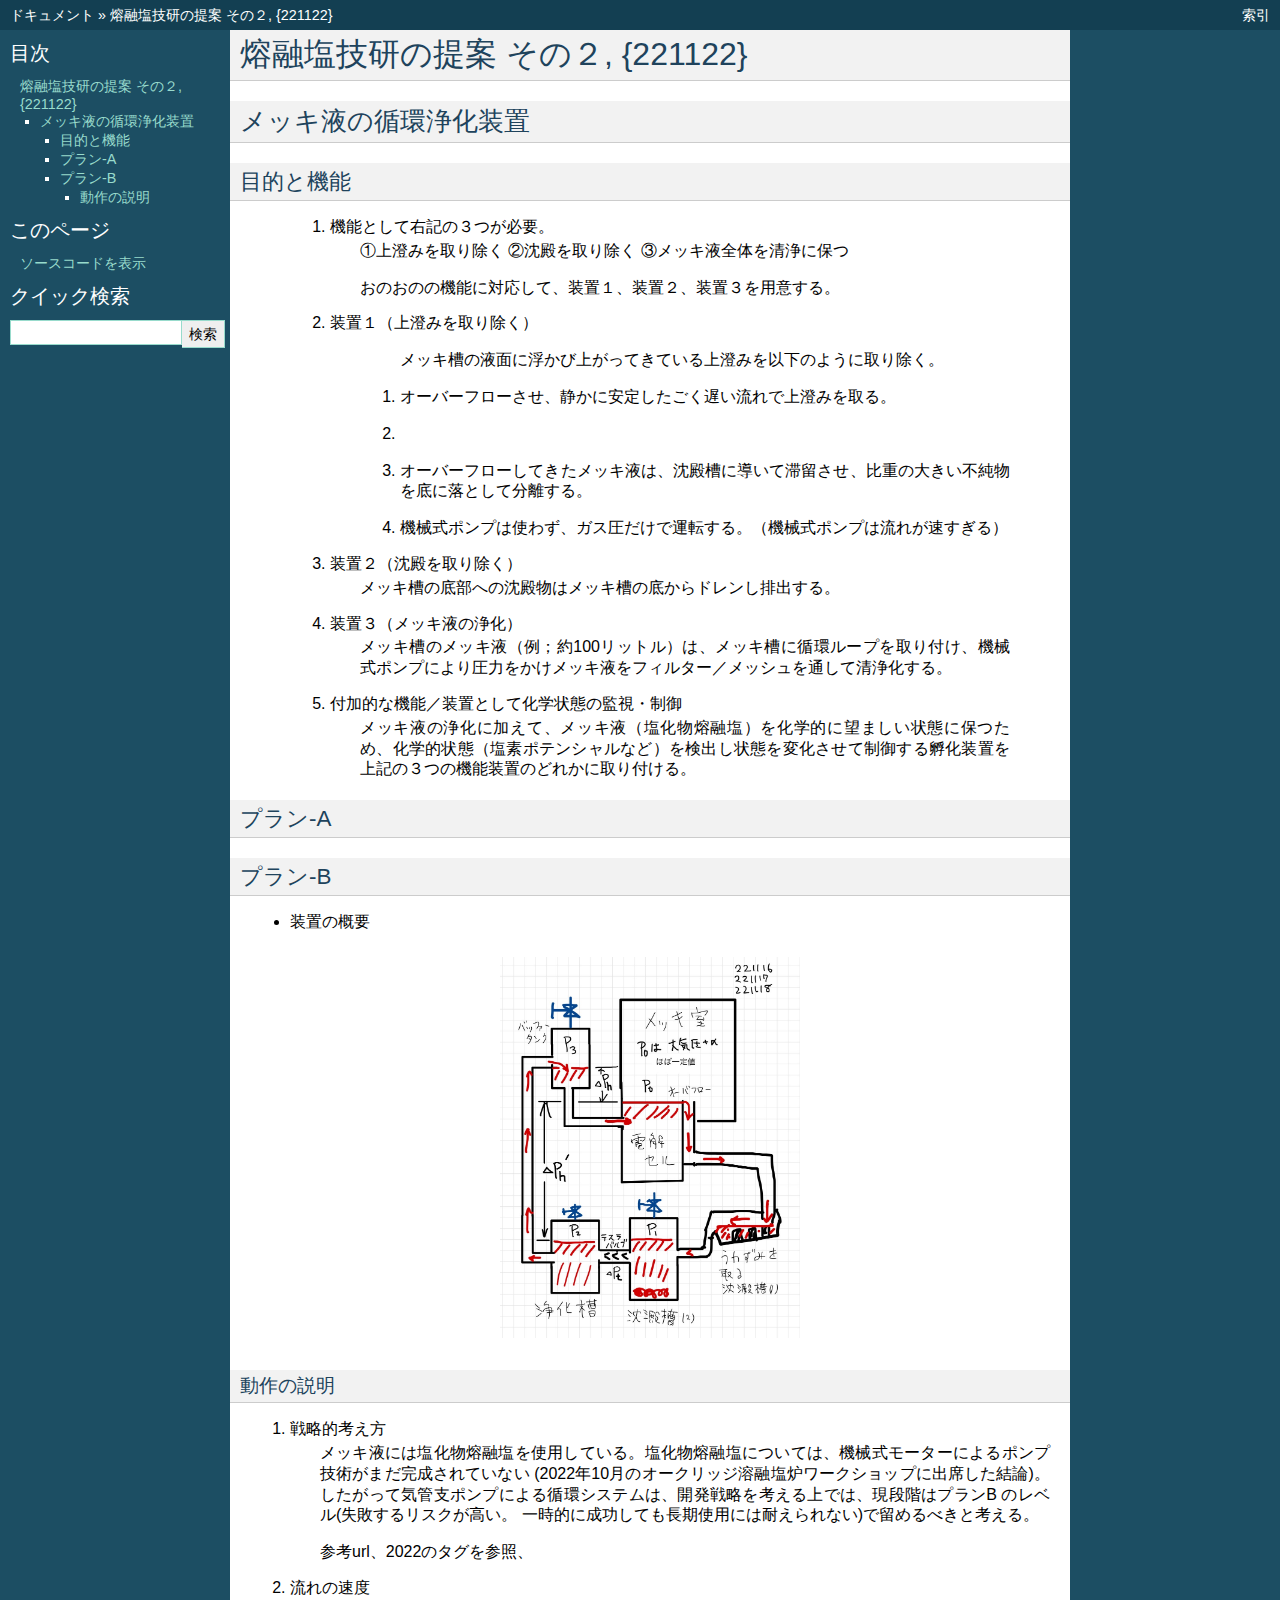
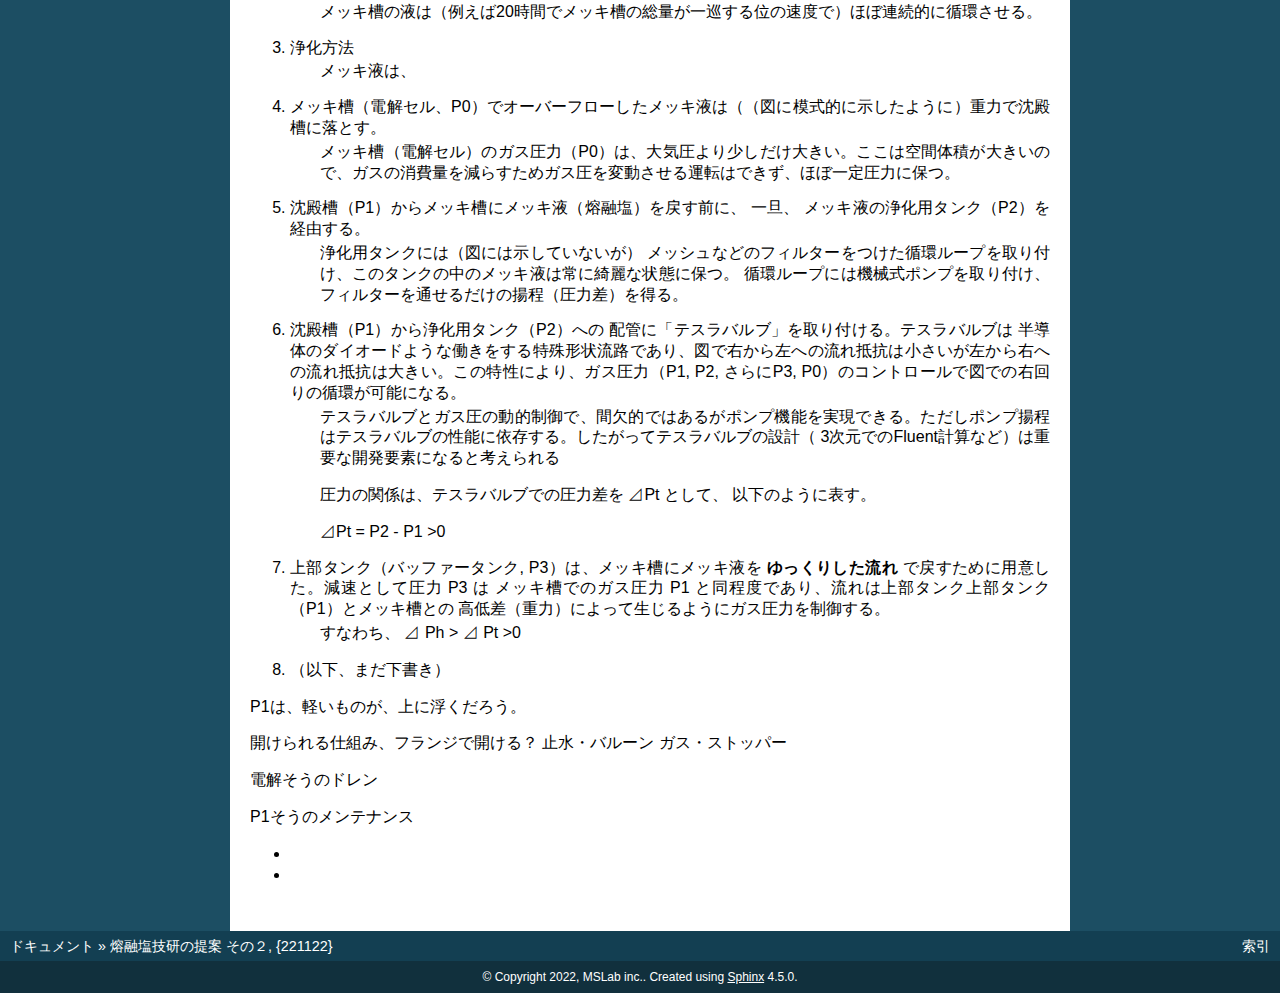
==== index.html @ e186fc3c "Add files via upload" ====
<!DOCTYPE html>

<html lang="ja">
  <head>
    <meta charset="utf-8" />
    <meta name="viewport" content="width=device-width, initial-scale=1.0" /><meta name="generator" content="Docutils 0.17.1: http://docutils.sourceforge.net/" />

    <title>熔融塩技研の提案 その２, {221122} &#8212;   ドキュメント</title>
    <link rel="stylesheet" type="text/css" href="_static/pygments.css" />
    <link rel="stylesheet" type="text/css" href="_static/classic.css" />
    
    <script data-url_root="./" id="documentation_options" src="_static/documentation_options.js"></script>
    <script src="_static/jquery.js"></script>
    <script src="_static/underscore.js"></script>
    <script src="_static/doctools.js"></script>
    <script src="_static/translations.js"></script>
    
    <link rel="index" title="索引" href="genindex.html" />
    <link rel="search" title="検索" href="search.html" /> 
  </head><body>
    <div class="related" role="navigation" aria-label="related navigation">
      <h3>ナビゲーション</h3>
      <ul>
        <li class="right" style="margin-right: 10px">
          <a href="genindex.html" title="総合索引"
             accesskey="I">索引</a></li>
        <li class="nav-item nav-item-0"><a href="#">  ドキュメント</a> &#187;</li>
        <li class="nav-item nav-item-this"><a href="">熔融塩技研の提案 その２, {221122}</a></li> 
      </ul>
    </div>  

    <div class="document">
      <div class="documentwrapper">
        <div class="bodywrapper">
          <div class="body" role="main">
            
  <section id="id1">
<h1>熔融塩技研の提案 その２, {221122}<a class="headerlink" href="#id1" title="このヘッドラインへのパーマリンク">¶</a></h1>
<section id="id2">
<h2>メッキ液の循環浄化装置<a class="headerlink" href="#id2" title="このヘッドラインへのパーマリンク">¶</a></h2>
<section id="id3">
<h3>目的と機能<a class="headerlink" href="#id3" title="このヘッドラインへのパーマリンク">¶</a></h3>
<blockquote>
<div><ol class="arabic">
<li><dl>
<dt>機能として右記の３つが必要。</dt><dd><p>①上澄みを取り除く
②沈殿を取り除く
③メッキ液全体を清浄に保つ</p>
<p>おのおのの機能に対応して、装置１、装置２、装置３を用意する。</p>
</dd>
</dl>
</li>
<li><dl>
<dt>装置１（上澄みを取り除く）</dt><dd><blockquote>
<div><p>メッキ槽の液面に浮かび上がってきている上澄みを以下のように取り除く。</p>
</div></blockquote>
<ol class="arabic">
<li><p>オーバーフローさせ、静かに安定したごく遅い流れで上澄みを取る。</p></li>
<li><div class="line-block">
<div class="line"><br /></div>
</div>
</li>
<li><p>オーバーフローしてきたメッキ液は、沈殿槽に導いて滞留させ、比重の大きい不純物を底に落として分離する。</p></li>
<li><p>機械式ポンプは使わず、ガス圧だけで運転する。（機械式ポンプは流れが速すぎる）</p></li>
</ol>
</dd>
</dl>
</li>
<li><dl class="simple">
<dt>装置２（沈殿を取り除く）</dt><dd><p>メッキ槽の底部への沈殿物はメッキ槽の底からドレンし排出する。</p>
</dd>
</dl>
</li>
<li><dl class="simple">
<dt>装置３（メッキ液の浄化）</dt><dd><p>メッキ槽のメッキ液（例；約100リットル）は、メッキ槽に循環ループを取り付け、機械式ポンプにより圧力をかけメッキ液をフィルター／メッシュを通して清浄化する。</p>
</dd>
</dl>
</li>
<li><dl class="simple">
<dt>付加的な機能／装置として化学状態の監視・制御</dt><dd><p>メッキ液の浄化に加えて、メッキ液（塩化物熔融塩）を化学的に望ましい状態に保つため、化学的状態（塩素ポテンシャルなど）を検出し状態を変化させて制御する孵化装置を上記の３つの機能装置のどれかに取り付ける。</p>
</dd>
</dl>
</li>
</ol>
</div></blockquote>
</section>
<section id="a">
<h3>プラン-A<a class="headerlink" href="#a" title="このヘッドラインへのパーマリンク">¶</a></h3>
</section>
<section id="b">
<h3>プラン-B<a class="headerlink" href="#b" title="このヘッドラインへのパーマリンク">¶</a></h3>
<ul class="simple">
<li><p>装置の概要</p></li>
</ul>
<figure class="align-default">
<a class="reference internal image-reference" href="_images/loop_221118A.JPG"><img alt="_images/loop_221118A.JPG" src="_images/loop_221118A.JPG" style="width: 300px;" /></a>
</figure>
<section id="id4">
<h4>動作の説明<a class="headerlink" href="#id4" title="このヘッドラインへのパーマリンク">¶</a></h4>
<ol class="arabic">
<li><dl>
<dt>戦略的考え方</dt><dd><p>メッキ液には塩化物熔融塩を使用している。塩化物熔融塩については、機械式モーターによるポンプ技術がまだ完成されていない (2022年10月のオークリッジ溶融塩炉ワークショップに出席した結論)。 したがって気管支ポンプによる循環システムは、開発戦略を考える上では、現段階はプランB のレベル(失敗するリスクが高い。 一時的に成功しても長期使用には耐えられない)で留めるべきと考える。</p>
<p>参考url、2022のタグを参照、</p>
</dd>
</dl>
</li>
<li><dl class="simple">
<dt>流れの速度</dt><dd><p>メッキ槽の液は（例えば20時間でメッキ槽の総量が一巡する位の速度で）ほぼ連続的に循環させる。</p>
</dd>
</dl>
</li>
<li><dl class="simple">
<dt>浄化方法</dt><dd><p>メッキ液は、</p>
</dd>
</dl>
</li>
<li><dl class="simple">
<dt>メッキ槽（電解セル、P0）でオーバーフローしたメッキ液は（（図に模式的に示したように）重力で沈殿槽に落とす。</dt><dd><p>メッキ槽（電解セル）のガス圧力（P0）は、大気圧より少しだけ大きい。ここは空間体積が大きいので、ガスの消費量を減らすためガス圧を変動させる運転はできず、ほぼ一定圧力に保つ。</p>
</dd>
</dl>
</li>
<li><dl class="simple">
<dt>沈殿槽（P1）からメッキ槽にメッキ液（熔融塩）を戻す前に、 一旦、 メッキ液の浄化用タンク（P2）を経由する。</dt><dd><p>浄化用タンクには（図には示していないが） メッシュなどのフィルターをつけた循環ループを取り付け、このタンクの中のメッキ液は常に綺麗な状態に保つ。 循環ループには機械式ポンプを取り付け、 フィルターを通せるだけの揚程（圧力差）を得る。</p>
</dd>
</dl>
</li>
<li><dl>
<dt>沈殿槽（P1）から浄化用タンク（P2）への 配管に「テスラバルブ」を取り付ける。テスラバルブは 半導体のダイオードような働きをする特殊形状流路であり、図で右から左への流れ抵抗は小さいが左から右への流れ抵抗は大きい。この特性により、ガス圧力（P1, P2, さらにP3, P0）のコントロールで図での右回りの循環が可能になる。</dt><dd><p>テスラバルブとガス圧の動的制御で、間欠的ではあるがポンプ機能を実現できる。ただしポンプ揚程はテスラバルブの性能に依存する。したがってテスラバルブの設計（ 3次元でのFluent計算など）は重要な開発要素になると考えられる</p>
<p>圧力の関係は、テスラバルブでの圧力差を ⊿Pt として、 以下のように表す。</p>
<p>⊿Pt = P2 - P1 &gt;0</p>
</dd>
</dl>
</li>
<li><dl class="simple">
<dt>上部タンク（バッファータンク, P3）は、メッキ槽にメッキ液を <strong>ゆっくりした流れ</strong> で戻すために用意した。減速として圧力 P3 は メッキ槽でのガス圧力 P1 と同程度であり、流れは上部タンク上部タンク（P1）とメッキ槽との 高低差（重力）によって生じるようにガス圧力を制御する。</dt><dd><p>すなわち、 ⊿ Ph &gt; ⊿ Pt &gt;0</p>
</dd>
</dl>
</li>
<li><p>（以下、まだ下書き）</p></li>
</ol>
<p>P1は、軽いものが、上に浮くだろう。</p>
<p>開けられる仕組み、フランジで開ける？
止水・バルーン
ガス・ストッパー</p>
<p>電解そうのドレン</p>
<p>P1そうのメンテナンス</p>
<ul class="simple">
<li></li>
<li></li>
</ul>
</section>
</section>
</section>
</section>


            <div class="clearer"></div>
          </div>
        </div>
      </div>
      <div class="sphinxsidebar" role="navigation" aria-label="main navigation">
        <div class="sphinxsidebarwrapper">
  <div>
    <h3><a href="#">目次</a></h3>
    <ul>
<li><a class="reference internal" href="#">熔融塩技研の提案 その２, {221122}</a><ul>
<li><a class="reference internal" href="#id2">メッキ液の循環浄化装置</a><ul>
<li><a class="reference internal" href="#id3">目的と機能</a></li>
<li><a class="reference internal" href="#a">プラン-A</a></li>
<li><a class="reference internal" href="#b">プラン-B</a><ul>
<li><a class="reference internal" href="#id4">動作の説明</a></li>
</ul>
</li>
</ul>
</li>
</ul>
</li>
</ul>

  </div>
  <div role="note" aria-label="source link">
    <h3>このページ</h3>
    <ul class="this-page-menu">
      <li><a href="_sources/index.rst.txt"
            rel="nofollow">ソースコードを表示</a></li>
    </ul>
   </div>
<div id="searchbox" style="display: none" role="search">
  <h3 id="searchlabel">クイック検索</h3>
    <div class="searchformwrapper">
    <form class="search" action="search.html" method="get">
      <input type="text" name="q" aria-labelledby="searchlabel" autocomplete="off" autocorrect="off" autocapitalize="off" spellcheck="false"/>
      <input type="submit" value="検索" />
    </form>
    </div>
</div>
<script>$('#searchbox').show(0);</script>
        </div>
      </div>
      <div class="clearer"></div>
    </div>
    <div class="related" role="navigation" aria-label="related navigation">
      <h3>ナビゲーション</h3>
      <ul>
        <li class="right" style="margin-right: 10px">
          <a href="genindex.html" title="総合索引"
             >索引</a></li>
        <li class="nav-item nav-item-0"><a href="#">  ドキュメント</a> &#187;</li>
        <li class="nav-item nav-item-this"><a href="">熔融塩技研の提案 その２, {221122}</a></li> 
      </ul>
    </div>
    <div class="footer" role="contentinfo">
        &#169; Copyright 2022, MSLab inc..
      Created using <a href="https://www.sphinx-doc.org/">Sphinx</a> 4.5.0.
    </div>
  </body>
</html>
---- _static/pygments.css ----
pre { line-height: 125%; }
td.linenos .normal { color: inherit; background-color: transparent; padding-left: 5px; padding-right: 5px; }
span.linenos { color: inherit; background-color: transparent; padding-left: 5px; padding-right: 5px; }
td.linenos .special { color: #000000; background-color: #ffffc0; padding-left: 5px; padding-right: 5px; }
span.linenos.special { color: #000000; background-color: #ffffc0; padding-left: 5px; padding-right: 5px; }
.highlight .hll { background-color: #ffffcc }
.highlight { background: #eeffcc; }
.highlight .c { color: #408090; font-style: italic } /* Comment */
.highlight .err { border: 1px solid #FF0000 } /* Error */
.highlight .k { color: #007020; font-weight: bold } /* Keyword */
.highlight .o { color: #666666 } /* Operator */
.highlight .ch { color: #408090; font-style: italic } /* Comment.Hashbang */
.highlight .cm { color: #408090; font-style: italic } /* Comment.Multiline */
.highlight .cp { color: #007020 } /* Comment.Preproc */
.highlight .cpf { color: #408090; font-style: italic } /* Comment.PreprocFile */
.highlight .c1 { color: #408090; font-style: italic } /* Comment.Single */
.highlight .cs { color: #408090; background-color: #fff0f0 } /* Comment.Special */
.highlight .gd { color: #A00000 } /* Generic.Deleted */
.highlight .ge { font-style: italic } /* Generic.Emph */
.highlight .gr { color: #FF0000 } /* Generic.Error */
.highlight .gh { color: #000080; font-weight: bold } /* Generic.Heading */
.highlight .gi { color: #00A000 } /* Generic.Inserted */
.highlight .go { color: #333333 } /* Generic.Output */
.highlight .gp { color: #c65d09; font-weight: bold } /* Generic.Prompt */
.highlight .gs { font-weight: bold } /* Generic.Strong */
.highlight .gu { color: #800080; font-weight: bold } /* Generic.Subheading */
.highlight .gt { color: #0044DD } /* Generic.Traceback */
.highlight .kc { color: #007020; font-weight: bold } /* Keyword.Constant */
.highlight .kd { color: #007020; font-weight: bold } /* Keyword.Declaration */
.highlight .kn { color: #007020; font-weight: bold } /* Keyword.Namespace */
.highlight .kp { color: #007020 } /* Keyword.Pseudo */
.highlight .kr { color: #007020; font-weight: bold } /* Keyword.Reserved */
.highlight .kt { color: #902000 } /* Keyword.Type */
.highlight .m { color: #208050 } /* Literal.Number */
.highlight .s { color: #4070a0 } /* Literal.String */
.highlight .na { color: #4070a0 } /* Name.Attribute */
.highlight .nb { color: #007020 } /* Name.Builtin */
.highlight .nc { color: #0e84b5; font-weight: bold } /* Name.Class */
.highlight .no { color: #60add5 } /* Name.Constant */
.highlight .nd { color: #555555; font-weight: bold } /* Name.Decorator */
.highlight .ni { color: #d55537; font-weight: bold } /* Name.Entity */
.highlight .ne { color: #007020 } /* Name.Exception */
.highlight .nf { color: #06287e } /* Name.Function */
.highlight .nl { color: #002070; font-weight: bold } /* Name.Label */
.highlight .nn { color: #0e84b5; font-weight: bold } /* Name.Namespace */
.highlight .nt { color: #062873; font-weight: bold } /* Name.Tag */
.highlight .nv { color: #bb60d5 } /* Name.Variable */
.highlight .ow { color: #007020; font-weight: bold } /* Operator.Word */
.highlight .w { color: #bbbbbb } /* Text.Whitespace */
.highlight .mb { color: #208050 } /* Literal.Number.Bin */
.highlight .mf { color: #208050 } /* Literal.Number.Float */
.highlight .mh { color: #208050 } /* Literal.Number.Hex */
.highlight .mi { color: #208050 } /* Literal.Number.Integer */
.highlight .mo { color: #208050 } /* Literal.Number.Oct */
.highlight .sa { color: #4070a0 } /* Literal.String.Affix */
.highlight .sb { color: #4070a0 } /* Literal.String.Backtick */
.highlight .sc { color: #4070a0 } /* Literal.String.Char */
.highlight .dl { color: #4070a0 } /* Literal.String.Delimiter */
.highlight .sd { color: #4070a0; font-style: italic } /* Literal.String.Doc */
.highlight .s2 { color: #4070a0 } /* Literal.String.Double */
.highlight .se { color: #4070a0; font-weight: bold } /* Literal.String.Escape */
.highlight .sh { color: #4070a0 } /* Literal.String.Heredoc */
.highlight .si { color: #70a0d0; font-style: italic } /* Literal.String.Interpol */
.highlight .sx { color: #c65d09 } /* Literal.String.Other */
.highlight .sr { color: #235388 } /* Literal.String.Regex */
.highlight .s1 { color: #4070a0 } /* Literal.String.Single */
.highlight .ss { color: #517918 } /* Literal.String.Symbol */
.highlight .bp { color: #007020 } /* Name.Builtin.Pseudo */
.highlight .fm { color: #06287e } /* Name.Function.Magic */
.highlight .vc { color: #bb60d5 } /* Name.Variable.Class */
.highlight .vg { color: #bb60d5 } /* Name.Variable.Global */
.highlight .vi { color: #bb60d5 } /* Name.Variable.Instance */
.highlight .vm { color: #bb60d5 } /* Name.Variable.Magic */
.highlight .il { color: #208050 } /* Literal.Number.Integer.Long */
---- _static/classic.css ----
/*
 * classic.css_t
 * ~~~~~~~~~~~~~
 *
 * Sphinx stylesheet -- classic theme.
 *
 * :copyright: Copyright 2007-2022 by the Sphinx team, see AUTHORS.
 * :license: BSD, see LICENSE for details.
 *
 */

@import url("basic.css");

/* -- page layout ----------------------------------------------------------- */

html {
    /* CSS hack for macOS's scrollbar (see #1125) */
    background-color: #FFFFFF;
}

body {
    font-family: sans-serif;
    font-size: 100%;
    background-color: #11303d;
    color: #000;
    margin: 0;
    padding: 0;
}

div.document {
    background-color: #1c4e63;
}

div.documentwrapper {
    float: left;
    width: 100%;
}

div.bodywrapper {
    margin: 0 0 0 230px;
}

div.body {
    background-color: #ffffff;
    color: black;
    padding: 0 20px 30px 20px;
}

div.footer {
    color: #ffffff;
    width: 100%;
    padding: 9px 0 9px 0;
    text-align: center;
    font-size: 75%;
}

div.footer a {
    color: #ffffff;
    text-decoration: underline;
}

div.related {
    background-color: #133f52;
    line-height: 30px;
    color: #ffffff;
}

div.related a {
    color: #ffffff;
}

div.sphinxsidebar {
}

div.sphinxsidebar h3 {
    font-family: 'Trebuchet MS', sans-serif;
    color: #ffffff;
    font-size: 1.4em;
    font-weight: normal;
    margin: 0;
    padding: 0;
}

div.sphinxsidebar h3 a {
    color: #ffffff;
}

div.sphinxsidebar h4 {
    font-family: 'Trebuchet MS', sans-serif;
    color: #ffffff;
    font-size: 1.3em;
    font-weight: normal;
    margin: 5px 0 0 0;
    padding: 0;
}

div.sphinxsidebar p {
    color: #ffffff;
}

div.sphinxsidebar p.topless {
    margin: 5px 10px 10px 10px;
}

div.sphinxsidebar ul {
    margin: 10px;
    padding: 0;
    color: #ffffff;
}

div.sphinxsidebar a {
    color: #98dbcc;
}

div.sphinxsidebar input {
    border: 1px solid #98dbcc;
    font-family: sans-serif;
    font-size: 1em;
}



/* -- hyperlink styles ------------------------------------------------------ */

a {
    color: #355f7c;
    text-decoration: none;
}

a:visited {
    color: #355f7c;
    text-decoration: none;
}

a:hover {
    text-decoration: underline;
}



/* -- body styles ----------------------------------------------------------- */

div.body h1,
div.body h2,
div.body h3,
div.body h4,
div.body h5,
div.body h6 {
    font-family: 'Trebuchet MS', sans-serif;
    background-color: #f2f2f2;
    font-weight: normal;
    color: #20435c;
    border-bottom: 1px solid #ccc;
    margin: 20px -20px 10px -20px;
    padding: 3px 0 3px 10px;
}

div.body h1 { margin-top: 0; font-size: 200%; }
div.body h2 { font-size: 160%; }
div.body h3 { font-size: 140%; }
div.body h4 { font-size: 120%; }
div.body h5 { font-size: 110%; }
div.body h6 { font-size: 100%; }

a.headerlink {
    color: #c60f0f;
    font-size: 0.8em;
    padding: 0 4px 0 4px;
    text-decoration: none;
}

a.headerlink:hover {
    background-color: #c60f0f;
    color: white;
}

div.body p, div.body dd, div.body li, div.body blockquote {
    text-align: justify;
    line-height: 130%;
}

div.admonition p.admonition-title + p {
    display: inline;
}

div.admonition p {
    margin-bottom: 5px;
}

div.admonition pre {
    margin-bottom: 5px;
}

div.admonition ul, div.admonition ol {
    margin-bottom: 5px;
}

div.note {
    background-color: #eee;
    border: 1px solid #ccc;
}

div.seealso {
    background-color: #ffc;
    border: 1px solid #ff6;
}

div.topic {
    background-color: #eee;
}

div.warning {
    background-color: #ffe4e4;
    border: 1px solid #f66;
}

p.admonition-title {
    display: inline;
}

p.admonition-title:after {
    content: ":";
}

pre {
    padding: 5px;
    background-color: unset;
    color: unset;
    line-height: 120%;
    border: 1px solid #ac9;
    border-left: none;
    border-right: none;
}

code {
    background-color: #ecf0f3;
    padding: 0 1px 0 1px;
    font-size: 0.95em;
}

th, dl.field-list > dt {
    background-color: #ede;
}

.warning code {
    background: #efc2c2;
}

.note code {
    background: #d6d6d6;
}

.viewcode-back {
    font-family: sans-serif;
}

div.viewcode-block:target {
    background-color: #f4debf;
    border-top: 1px solid #ac9;
    border-bottom: 1px solid #ac9;
}

div.code-block-caption {
    color: #efefef;
    background-color: #1c4e63;
}
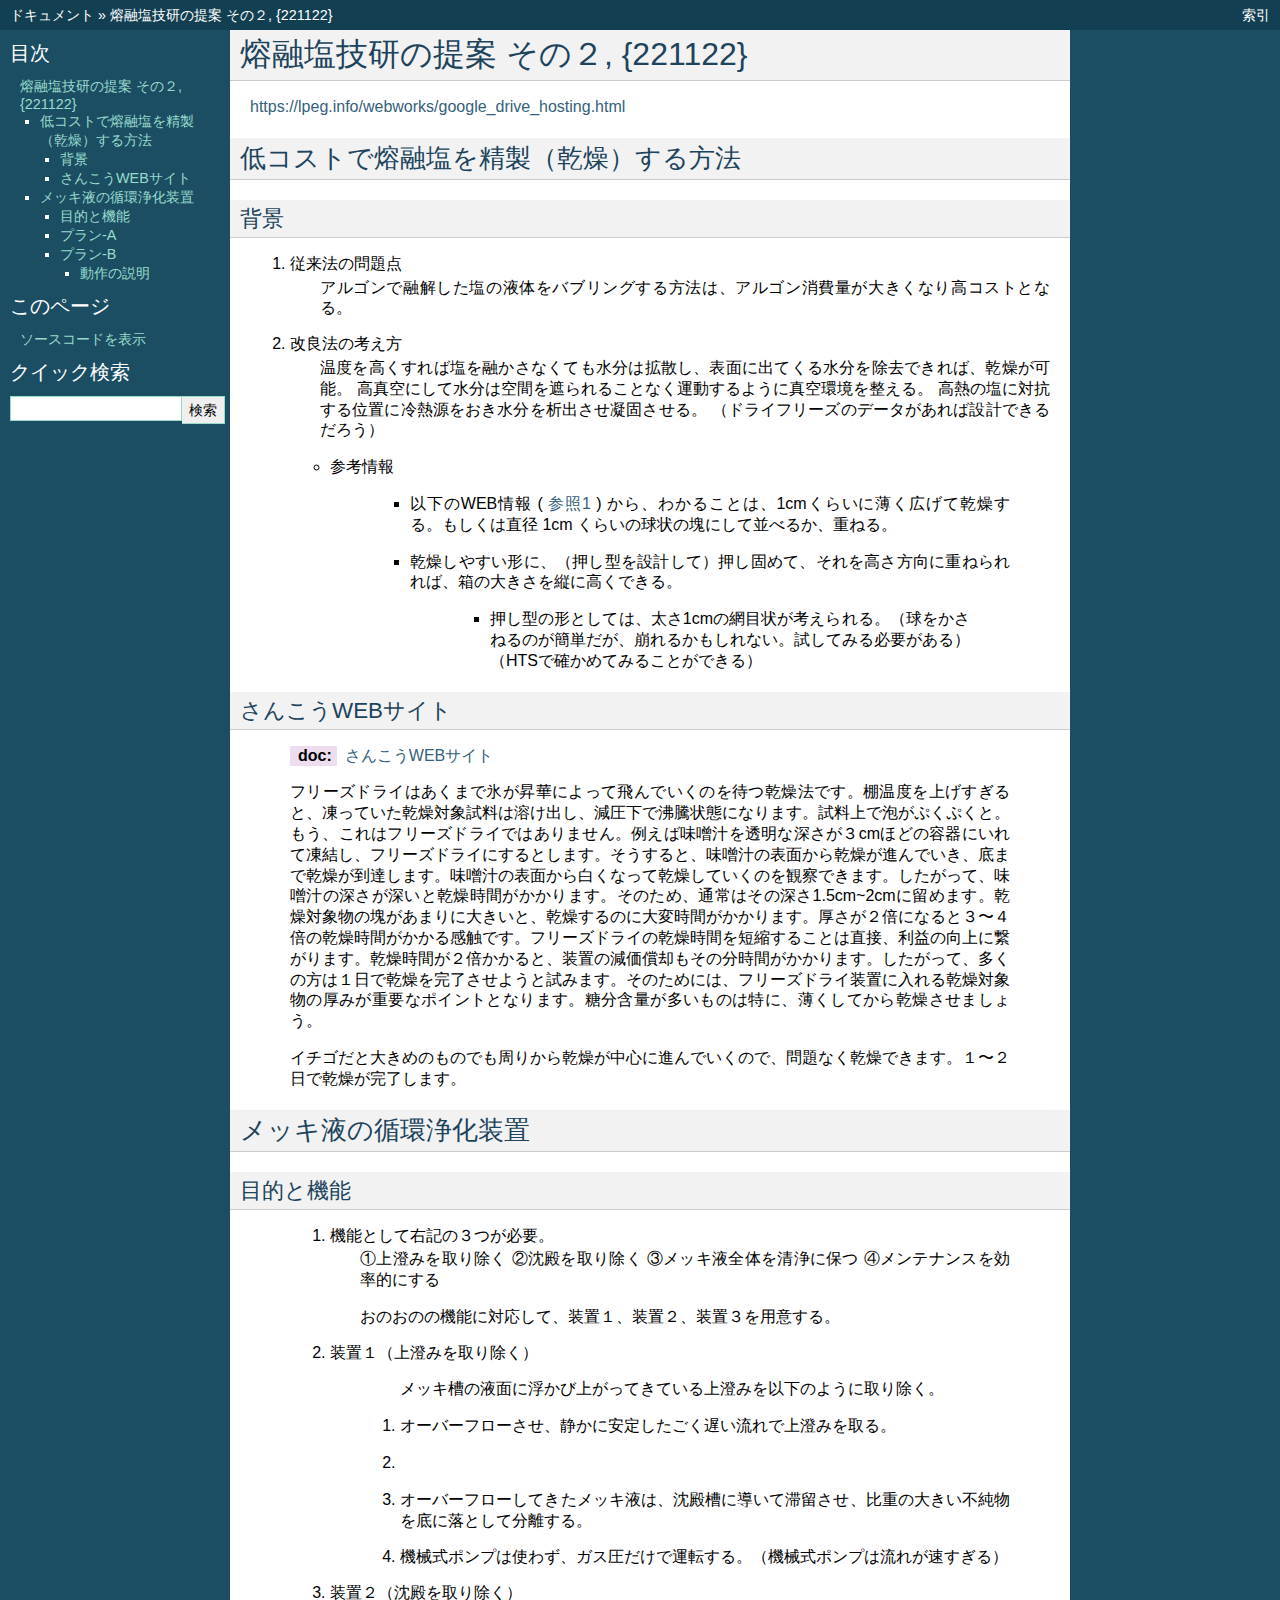
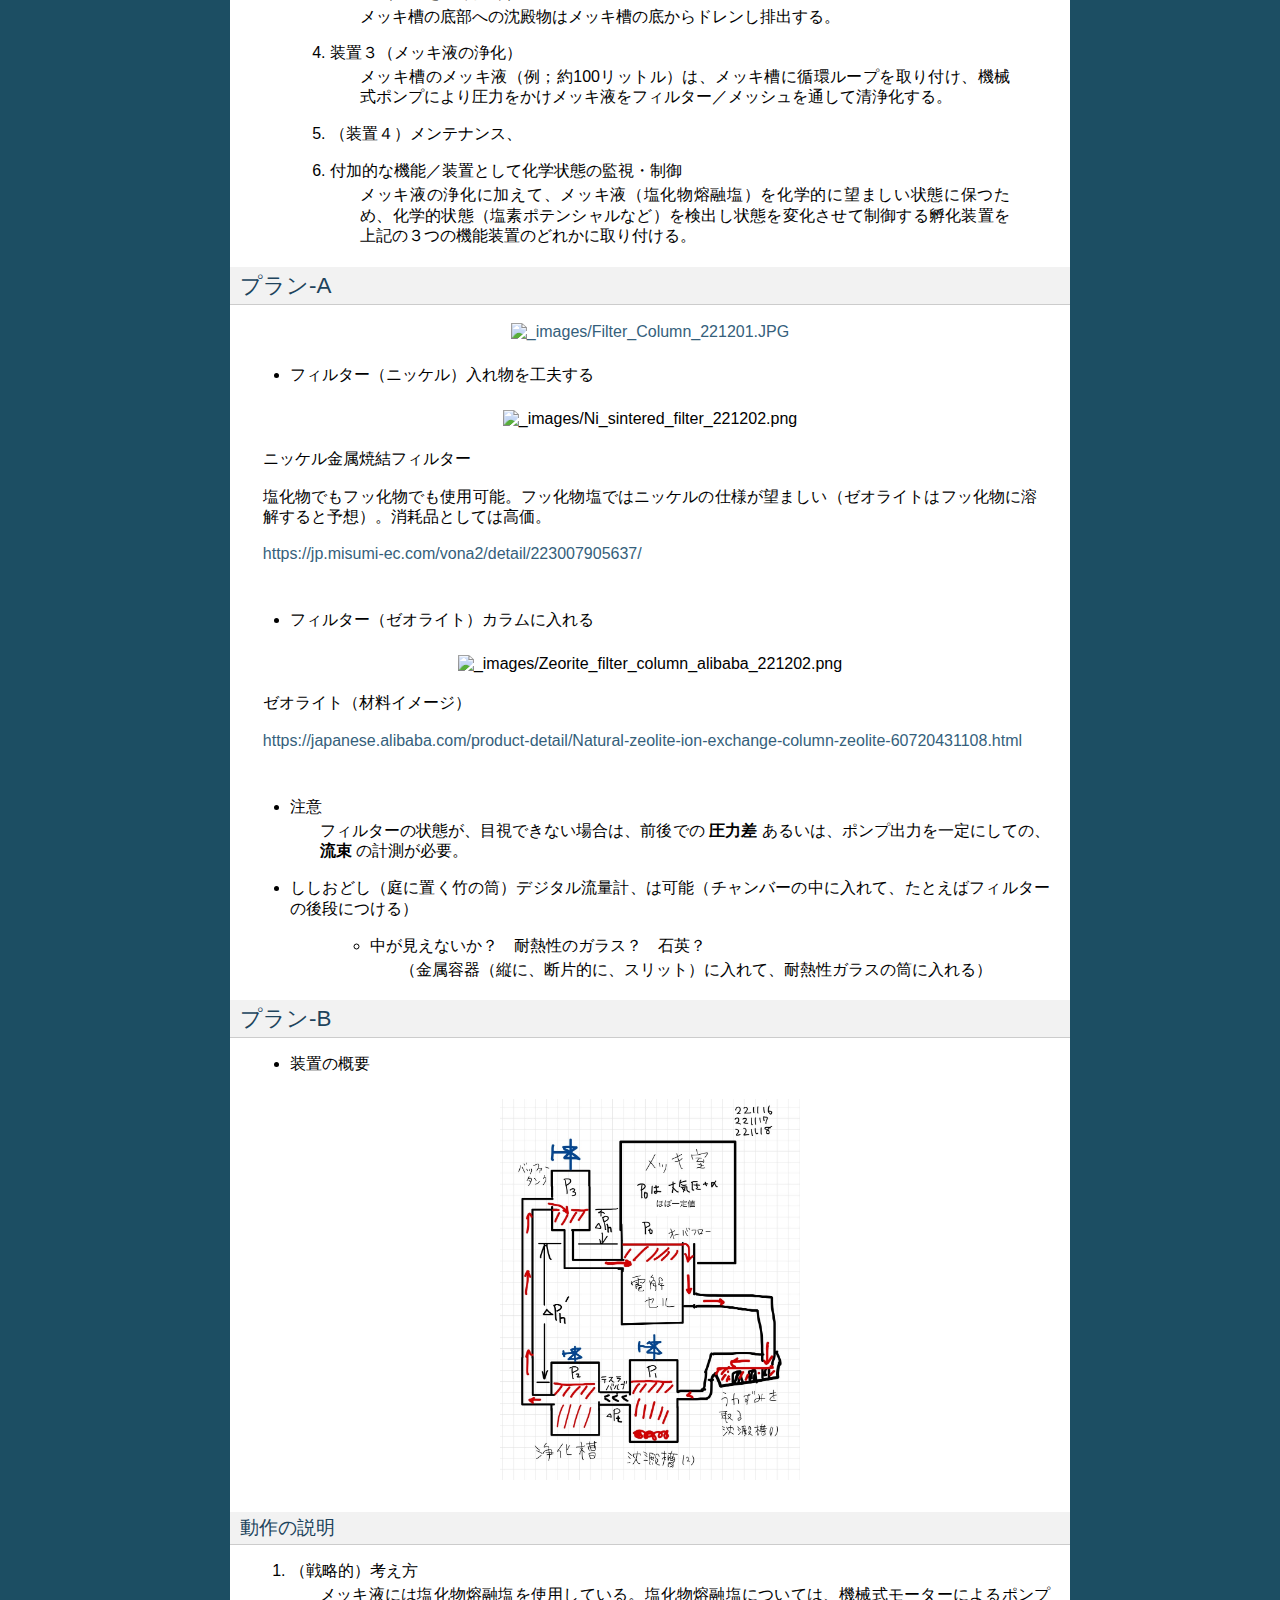
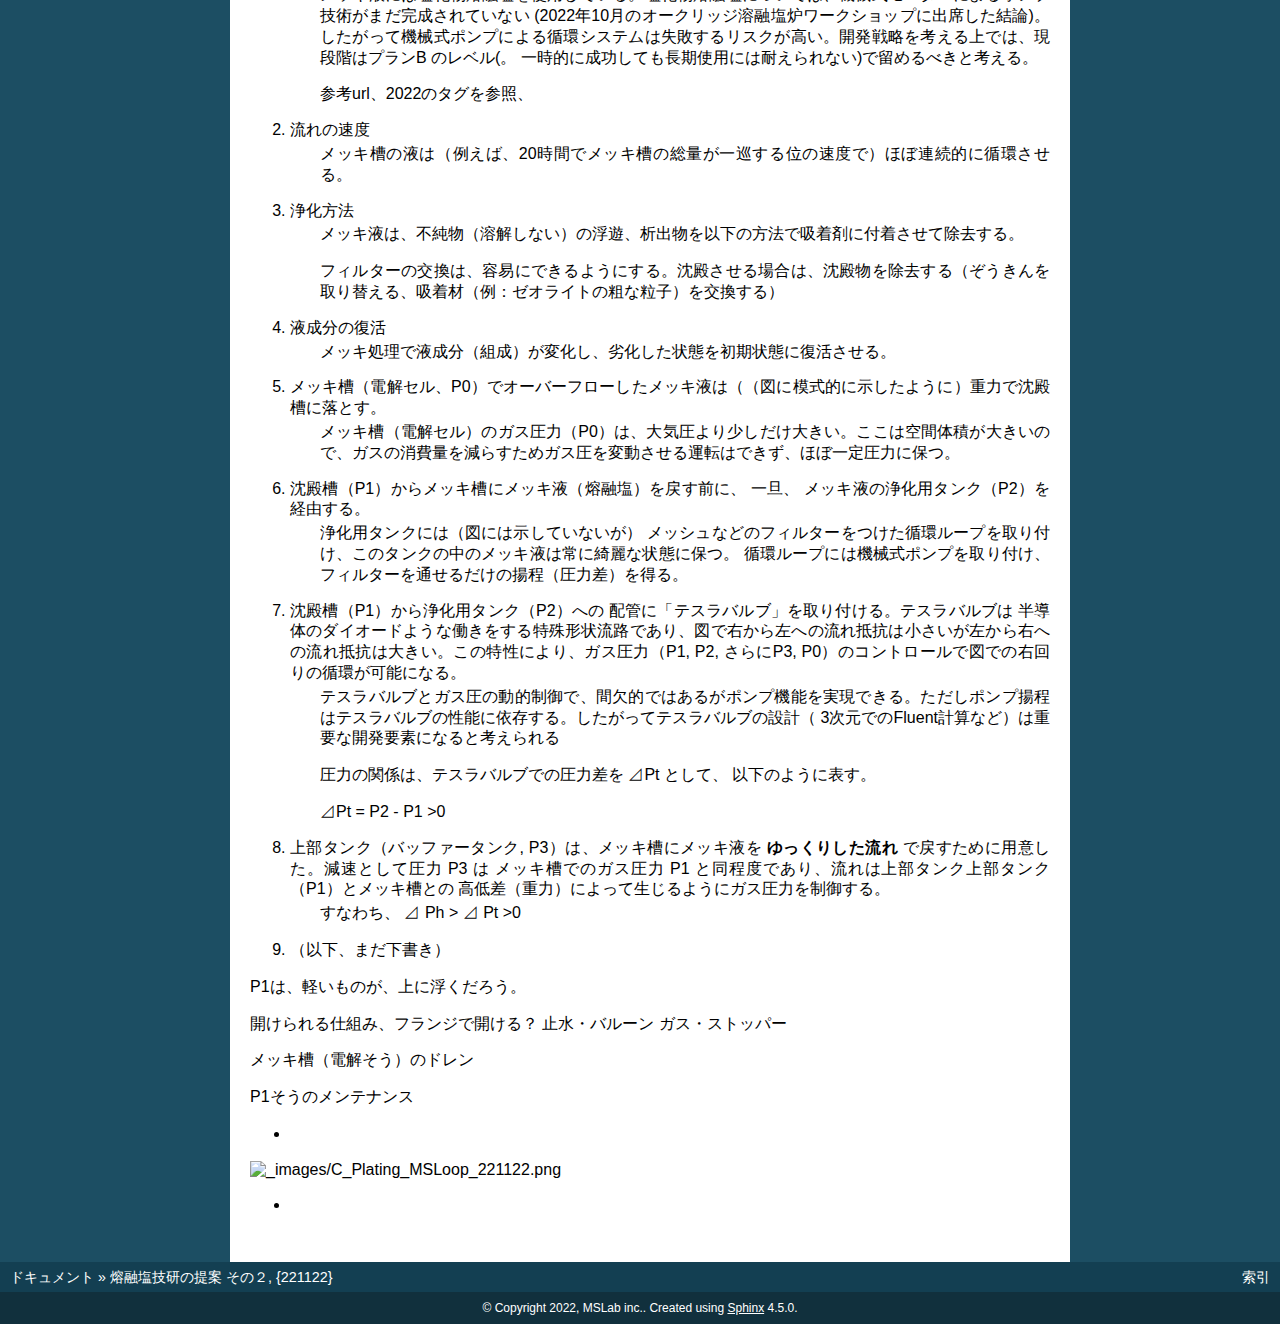
==== commit e497aefa: "Add files via upload" ====
--- a/index.html
+++ b/index.html
@@ -37,16 +37,67 @@
             
   <section id="id1">
 <h1>熔融塩技研の提案 その２, {221122}<a class="headerlink" href="#id1" title="このヘッドラインへのパーマリンク">¶</a></h1>
+<p><a class="reference external" href="https://lpeg.info/webworks/google_drive_hosting.html">https://lpeg.info/webworks/google_drive_hosting.html</a></p>
 <section id="id2">
-<h2>メッキ液の循環浄化装置<a class="headerlink" href="#id2" title="このヘッドラインへのパーマリンク">¶</a></h2>
+<h2>低コストで熔融塩を精製（乾燥）する方法<a class="headerlink" href="#id2" title="このヘッドラインへのパーマリンク">¶</a></h2>
 <section id="id3">
-<h3>目的と機能<a class="headerlink" href="#id3" title="このヘッドラインへのパーマリンク">¶</a></h3>
+<h3>背景<a class="headerlink" href="#id3" title="このヘッドラインへのパーマリンク">¶</a></h3>
+<ol class="arabic">
+<li><dl class="simple">
+<dt>従来法の問題点</dt><dd><p>アルゴンで融解した塩の液体をバブリングする方法は、アルゴン消費量が大きくなり高コストとなる。</p>
+</dd>
+</dl>
+</li>
+<li><dl class="simple">
+<dt>改良法の考え方</dt><dd><p>温度を高くすれば塩を融かさなくても水分は拡散し、表面に出てくる水分を除去できれば、乾燥が可能。
+高真空にして水分は空間を遮られることなく運動するように真空環境を整える。
+高熱の塩に対抗する位置に冷熱源をおき水分を析出させ凝固させる。
+（ドライフリーズのデータがあれば設計できるだろう）</p>
+</dd>
+</dl>
+<ul>
+<li><p>参考情報</p>
+<blockquote>
+<div><ul>
+<li><p>以下のWEB情報 ( <a class="reference internal" href="#tag1"><span class="std std-ref">参照1</span></a> ) から、わかることは、1cmくらいに薄く広げて乾燥する。もしくは直径 1cm くらいの球状の塊にして並べるか、重ねる。</p></li>
+<li><p>乾燥しやすい形に、（押し型を設計して）押し固めて、それを高さ方向に重ねられれば、箱の大きさを縦に高くできる。</p>
+<blockquote>
+<div><ul class="simple">
+<li><p>押し型の形としては、太さ1cmの網目状が考えられる。（球をかさねるのが簡単だが、崩れるかもしれない。試してみる必要がある）（HTSで確かめてみることができる）</p></li>
+</ul>
+</div></blockquote>
+</li>
+</ul>
+</div></blockquote>
+</li>
+</ul>
+</li>
+</ol>
+</section>
+<section id="web">
+<span id="tag1"></span><h3>さんこうWEBサイト<a class="headerlink" href="#web" title="このヘッドラインへのパーマリンク">¶</a></h3>
+<blockquote>
+<div><dl class="field-list simple">
+<dt class="field-odd">doc</dt>
+<dd class="field-odd"><p><a class="reference external" href="https://xn--eck0b3b5b1fd0k.com/2021/11/26/%E8%A9%A6%E6%96%99%E6%A3%9A%E6%B8%A9%E5%BA%A6%E3%82%92%E4%B8%8A%E3%81%92%E3%82%8C%E3%81%B0%E3%絵もよいが82%82%E3%81%A3%E3%81%A8%E6%97%A9%E3%81%8F%E3%83%95%E3%83%AA%E3%83%BC%E3%82%BA%E3%83%89%E3%83%A9%E3%82%A4/">さんこうWEBサイト</a></p>
+</dd>
+</dl>
+<p>フリーズドライはあくまで氷が昇華によって飛んでいくのを待つ乾燥法です。棚温度を上げすぎると、凍っていた乾燥対象試料は溶け出し、減圧下で沸騰状態になります。試料上で泡がぷくぷくと。もう、これはフリーズドライではありません。例えば味噌汁を透明な深さが３cmほどの容器にいれて凍結し、フリーズドライにするとします。そうすると、味噌汁の表面から乾燥が進んでいき、底まで乾燥が到達します。味噌汁の表面から白くなって乾燥していくのを観察できます。したがって、味噌汁の深さが深いと乾燥時間がかかります。そのため、通常はその深さ1.5cm~2cmに留めます。乾燥対象物の塊があまりに大きいと、乾燥するのに大変時間がかかります。厚さが２倍になると３〜４倍の乾燥時間がかかる感触です。フリーズドライの乾燥時間を短縮することは直接、利益の向上に繋がります。乾燥時間が２倍かかると、装置の減価償却もその分時間がかかります。したがって、多くの方は１日で乾燥を完了させようと試みます。そのためには、フリーズドライ装置に入れる乾燥対象物の厚みが重要なポイントとなります。糖分含量が多いものは特に、薄くしてから乾燥させましょう。</p>
+<p>イチゴだと大きめのものでも周りから乾燥が中心に進んでいくので、問題なく乾燥できます。１〜２日で乾燥が完了します。</p>
+</div></blockquote>
+</section>
+</section>
+<section id="id5">
+<h2>メッキ液の循環浄化装置<a class="headerlink" href="#id5" title="このヘッドラインへのパーマリンク">¶</a></h2>
+<section id="id6">
+<h3>目的と機能<a class="headerlink" href="#id6" title="このヘッドラインへのパーマリンク">¶</a></h3>
 <blockquote>
 <div><ol class="arabic">
 <li><dl>
 <dt>機能として右記の３つが必要。</dt><dd><p>①上澄みを取り除く
 ②沈殿を取り除く
-③メッキ液全体を清浄に保つ</p>
+③メッキ液全体を清浄に保つ
+④メンテナンスを効率的にする</p>
 <p>おのおのの機能に対応して、装置１、装置２、装置３を用意する。</p>
 </dd>
 </dl>
@@ -77,6 +128,7 @@
 </dd>
 </dl>
 </li>
+<li><p>（装置４）メンテナンス、</p></li>
 <li><dl class="simple">
 <dt>付加的な機能／装置として化学状態の監視・制御</dt><dd><p>メッキ液の浄化に加えて、メッキ液（塩化物熔融塩）を化学的に望ましい状態に保つため、化学的状態（塩素ポテンシャルなど）を検出し状態を変化させて制御する孵化装置を上記の３つの機能装置のどれかに取り付ける。</p>
 </dd>
@@ -87,6 +139,52 @@
 </section>
 <section id="a">
 <h3>プラン-A<a class="headerlink" href="#a" title="このヘッドラインへのパーマリンク">¶</a></h3>
+<figure class="align-default">
+<a class="reference internal image-reference" href="_images/Filter_Column_221201.JPG"><img alt="_images/Filter_Column_221201.JPG" src="_images/Filter_Column_221201.JPG" style="width: 300px;" /></a>
+</figure>
+<ul class="simple">
+<li><p>フィルター（ニッケル）入れ物を工夫する</p></li>
+</ul>
+<figure class="align-default" id="id8">
+<img alt="_images/Ni_sintered_filter_221202.png" src="_images/Ni_sintered_filter_221202.png" />
+<figcaption>
+<p><span class="caption-text">ニッケル金属焼結フィルター</span><a class="headerlink" href="#id8" title="この画像へのパーマリンク">¶</a></p>
+<div class="legend">
+<p>塩化物でもフッ化物でも使用可能。フッ化物塩ではニッケルの仕様が望ましい（ゼオライトはフッ化物に溶解すると予想）。消耗品としては高価。</p>
+<p><a class="reference external" href="https://jp.misumi-ec.com/vona2/detail/223007905637/">https://jp.misumi-ec.com/vona2/detail/223007905637/</a></p>
+</div>
+</figcaption>
+</figure>
+<ul class="simple">
+<li><p>フィルター（ゼオライト）カラムに入れる</p></li>
+</ul>
+<figure class="align-default" id="id9">
+<img alt="_images/Zeorite_filter_column_alibaba_221202.png" src="_images/Zeorite_filter_column_alibaba_221202.png" />
+<figcaption>
+<p><span class="caption-text">ゼオライト（材料イメージ）</span><a class="headerlink" href="#id9" title="この画像へのパーマリンク">¶</a></p>
+<div class="legend">
+<p><a class="reference external" href="https://japanese.alibaba.com/product-detail/Natural-zeolite-ion-exchange-column-zeolite-60720431108.html">https://japanese.alibaba.com/product-detail/Natural-zeolite-ion-exchange-column-zeolite-60720431108.html</a></p>
+</div>
+</figcaption>
+</figure>
+<ul>
+<li><dl class="simple">
+<dt>注意</dt><dd><p>フィルターの状態が、目視できない場合は、前後での <strong>圧力差</strong> あるいは、ポンプ出力を一定にしての、 <strong>流束</strong> の計測が必要。</p>
+</dd>
+</dl>
+</li>
+<li><p>ししおどし（庭に置く竹の筒）デジタル流量計、は可能（チャンバーの中に入れて、たとえばフィルターの後段につける）</p>
+<blockquote>
+<div><ul class="simple">
+<li><dl class="simple">
+<dt>中が見えないか？　耐熱性のガラス？　石英？</dt><dd><p>（金属容器（縦に、断片的に、スリット）に入れて、耐熱性ガラスの筒に入れる）</p>
+</dd>
+</dl>
+</li>
+</ul>
+</div></blockquote>
+</li>
+</ul>
 </section>
 <section id="b">
 <h3>プラン-B<a class="headerlink" href="#b" title="このヘッドラインへのパーマリンク">¶</a></h3>
@@ -96,22 +194,28 @@
 <figure class="align-default">
 <a class="reference internal image-reference" href="_images/loop_221118A.JPG"><img alt="_images/loop_221118A.JPG" src="_images/loop_221118A.JPG" style="width: 300px;" /></a>
 </figure>
-<section id="id4">
-<h4>動作の説明<a class="headerlink" href="#id4" title="このヘッドラインへのパーマリンク">¶</a></h4>
+<section id="id7">
+<h4>動作の説明<a class="headerlink" href="#id7" title="このヘッドラインへのパーマリンク">¶</a></h4>
 <ol class="arabic">
 <li><dl>
-<dt>戦略的考え方</dt><dd><p>メッキ液には塩化物熔融塩を使用している。塩化物熔融塩については、機械式モーターによるポンプ技術がまだ完成されていない (2022年10月のオークリッジ溶融塩炉ワークショップに出席した結論)。 したがって気管支ポンプによる循環システムは、開発戦略を考える上では、現段階はプランB のレベル(失敗するリスクが高い。 一時的に成功しても長期使用には耐えられない)で留めるべきと考える。</p>
+<dt>（戦略的）考え方</dt><dd><p>メッキ液には塩化物熔融塩を使用している。塩化物熔融塩については、機械式モーターによるポンプ技術がまだ完成されていない (2022年10月のオークリッジ溶融塩炉ワークショップに出席した結論)。 したがって機械式ポンプによる循環システムは失敗するリスクが高い。開発戦略を考える上では、現段階はプランB のレベル(。 一時的に成功しても長期使用には耐えられない)で留めるべきと考える。</p>
 <p>参考url、2022のタグを参照、</p>
 </dd>
 </dl>
 </li>
 <li><dl class="simple">
-<dt>流れの速度</dt><dd><p>メッキ槽の液は（例えば20時間でメッキ槽の総量が一巡する位の速度で）ほぼ連続的に循環させる。</p>
-</dd>
-</dl>
-</li>
-<li><dl class="simple">
-<dt>浄化方法</dt><dd><p>メッキ液は、</p>
+<dt>流れの速度</dt><dd><p>メッキ槽の液は（例えば、20時間でメッキ槽の総量が一巡する位の速度で）ほぼ連続的に循環させる。</p>
+</dd>
+</dl>
+</li>
+<li><dl>
+<dt>浄化方法</dt><dd><p>メッキ液は、不純物（溶解しない）の浮遊、析出物を以下の方法で吸着剤に付着させて除去する。</p>
+<p>フィルターの交換は、容易にできるようにする。沈殿させる場合は、沈殿物を除去する（ぞうきんを取り替える、吸着材（例：ゼオライトの粗な粒子）を交換する）</p>
+</dd>
+</dl>
+</li>
+<li><dl class="simple">
+<dt>液成分の復活</dt><dd><p>メッキ処理で液成分（組成）が変化し、劣化した状態を初期状態に復活させる。</p>
 </dd>
 </dl>
 </li>
@@ -143,10 +247,13 @@
 <p>開けられる仕組み、フランジで開ける？
 止水・バルーン
 ガス・ストッパー</p>
-<p>電解そうのドレン</p>
+<p>メッキ槽（電解そう）のドレン</p>
 <p>P1そうのメンテナンス</p>
 <ul class="simple">
 <li></li>
+</ul>
+<img alt="_images/C_Plating_MSLoop_221122.png" src="_images/C_Plating_MSLoop_221122.png" />
+<ul class="simple">
 <li></li>
 </ul>
 </section>
@@ -165,11 +272,16 @@
     <h3><a href="#">目次</a></h3>
     <ul>
 <li><a class="reference internal" href="#">熔融塩技研の提案 その２, {221122}</a><ul>
-<li><a class="reference internal" href="#id2">メッキ液の循環浄化装置</a><ul>
-<li><a class="reference internal" href="#id3">目的と機能</a></li>
+<li><a class="reference internal" href="#id2">低コストで熔融塩を精製（乾燥）する方法</a><ul>
+<li><a class="reference internal" href="#id3">背景</a></li>
+<li><a class="reference internal" href="#web">さんこうWEBサイト</a></li>
+</ul>
+</li>
+<li><a class="reference internal" href="#id5">メッキ液の循環浄化装置</a><ul>
+<li><a class="reference internal" href="#id6">目的と機能</a></li>
 <li><a class="reference internal" href="#a">プラン-A</a></li>
 <li><a class="reference internal" href="#b">プラン-B</a><ul>
-<li><a class="reference internal" href="#id4">動作の説明</a></li>
+<li><a class="reference internal" href="#id7">動作の説明</a></li>
 </ul>
 </li>
 </ul>
